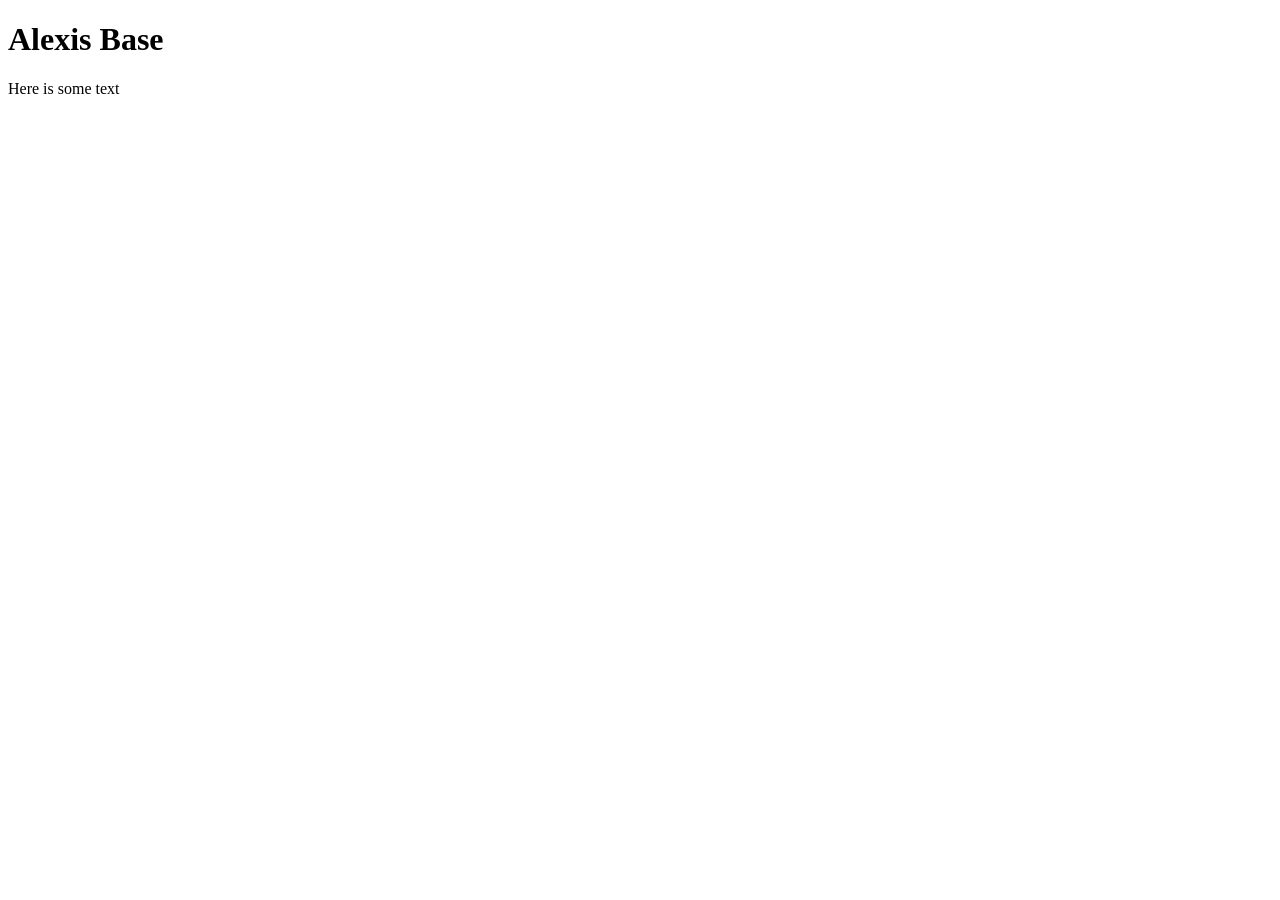
==== index.html @ a099e876 "Initial commit" ====
<!DOCTYPE html>

<html>
    <head>
        <meta charset="UTF-8">
        <title>Alexis Base | Home</title>
    </head>
    <body>
        <h1>Alexis Base</h1>
        <p>Here is some text</p>
    </body>
</html>
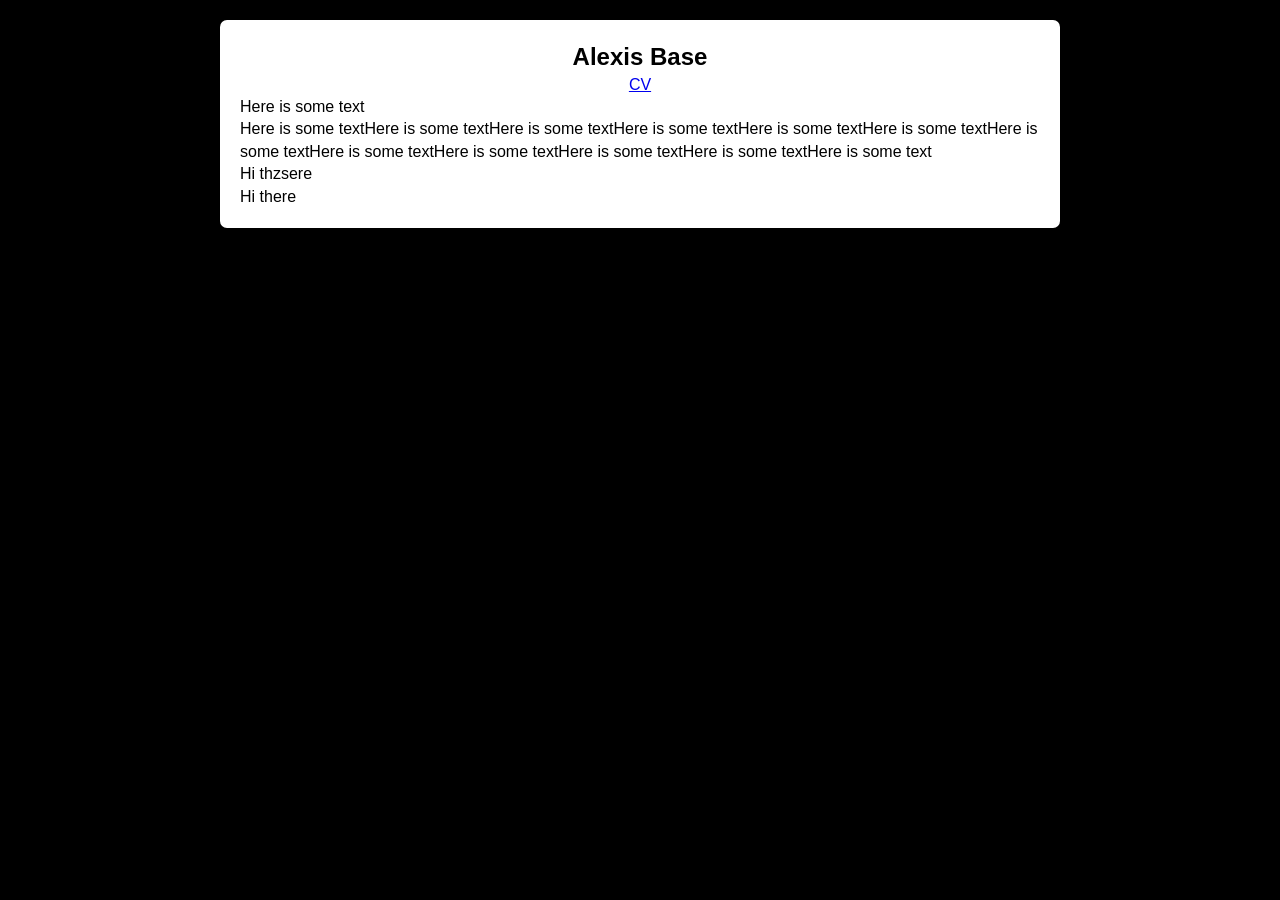
==== commit 9e509826: "Work on site" ====
--- a/index.html
+++ b/index.html
@@ -4,9 +4,19 @@
     <head>
         <meta charset="UTF-8">
         <title>Alexis Base | Home</title>
+        <link rel="stylesheet" href="reset.css">
+        <link rel="stylesheet" href="main.css">
     </head>
     <body>
-        <h1>Alexis Base</h1>
-        <p>Here is some text</p>
+        <div class="page">
+            <div class="header">
+                <h1 class="main-header">Alexis Base</h1>
+                <a href="AlexisBase_CV.pdf">CV</a>
+            </div>
+            <p>Here is <b>some</b> text</p>
+            <p>Here is <b>some</b> textHere is <b>some</b> textHere is <b>some</b> textHere is <b>some</b> textHere is <b>some</b> textHere is <b>some</b> textHere is <b>some</b> textHere is <b>some</b> textHere is <b>some</b> textHere is <b>some</b> textHere is <b>some</b> textHere is <b>some</b> text</p>
+            <ul><li>Hi thzsere</li><li>Hi there</li>
+            </ul>
+        </div>
     </body>
 </html>
--- a/main.css
+++ b/main.css
@@ -0,0 +1,27 @@
+body {
+    font-family: sans-serif;
+    font-size: 16px;
+    
+    line-height: 1.4;
+    background-color: black;
+
+    padding: 20px;
+}
+
+.page {
+    background-color: white;
+    max-width: 800px;
+    margin: auto;
+    border-radius: 7px;
+    padding: 20px;
+}
+
+
+h1 {
+    font-weight: bold;
+    font-size: 1.5em;
+}
+
+.header {
+    text-align: center;
+}
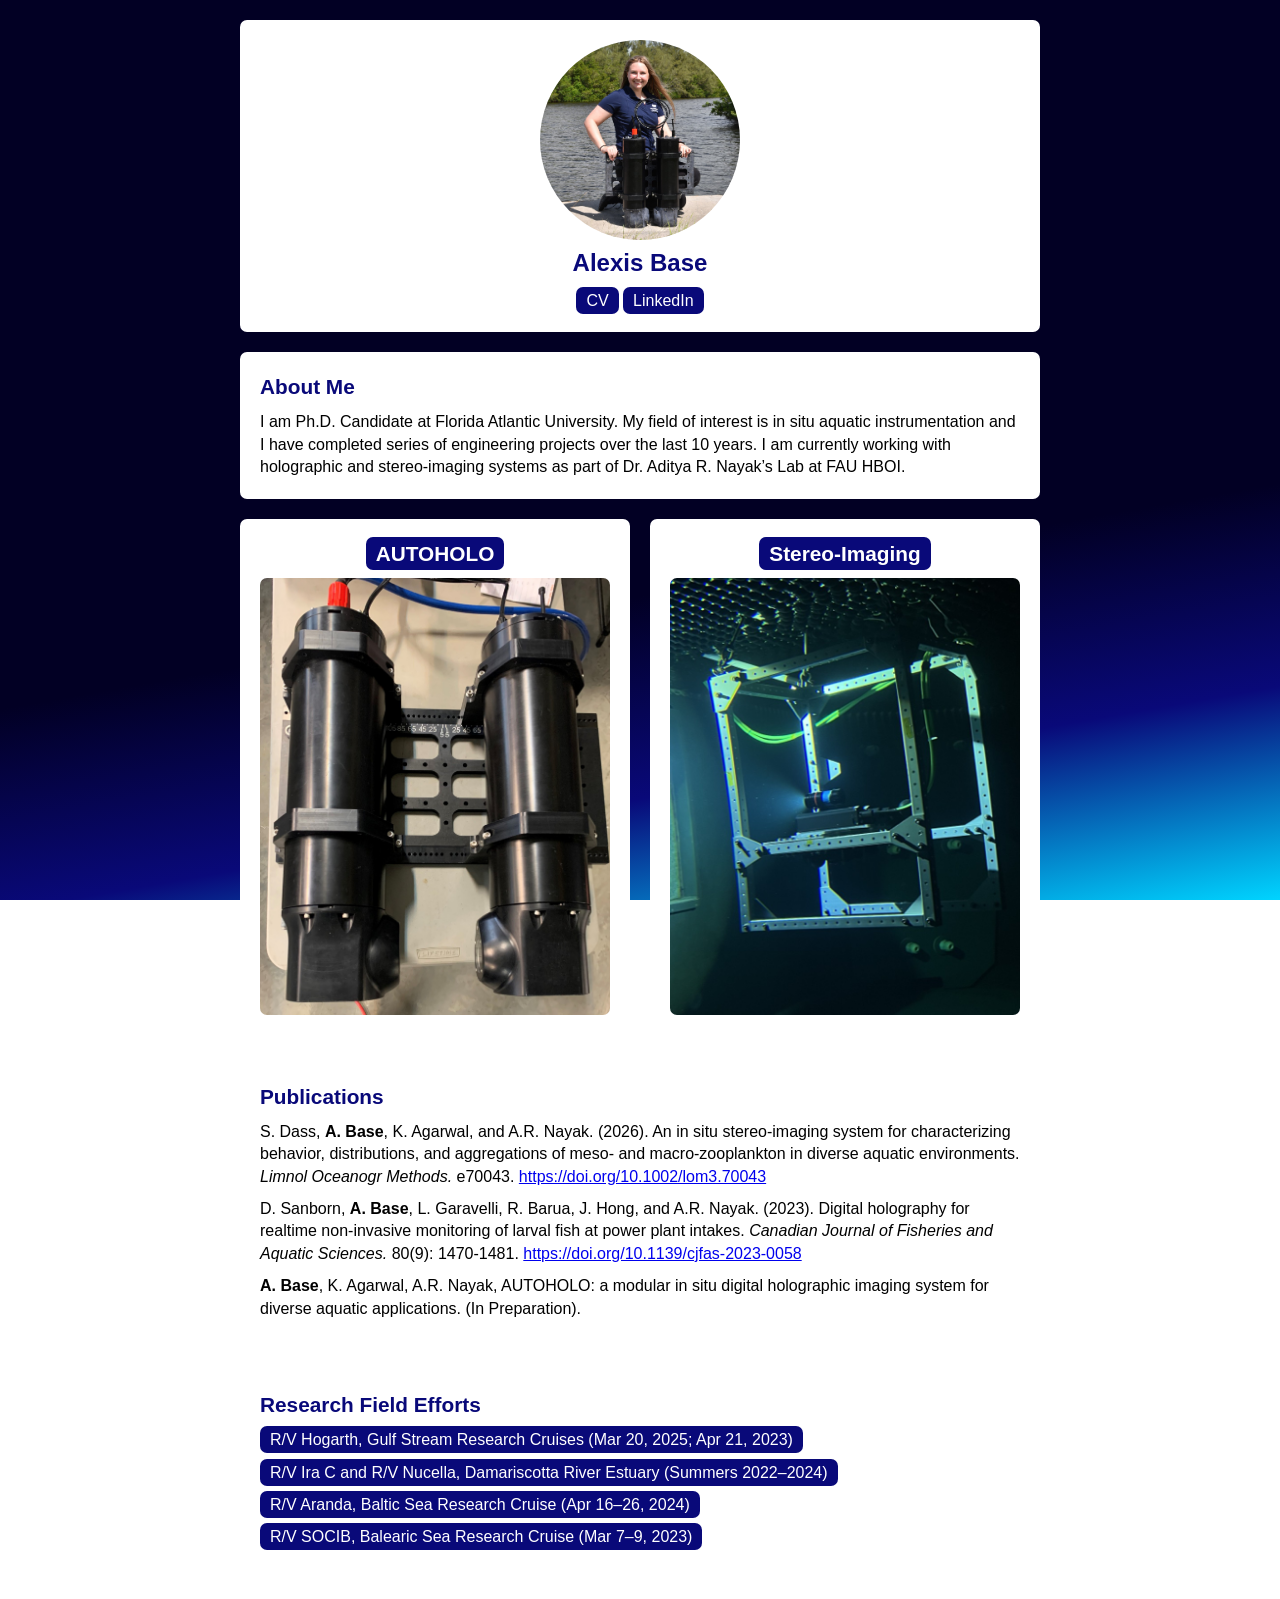
==== commit 2c3893bf: "Add content" ====
--- a/index.html
+++ b/index.html
@@ -8,15 +8,57 @@
         <link rel="stylesheet" href="main.css">
     </head>
     <body>
-        <div class="page">
+        <div class="block">
             <div class="header">
-                <h1 class="main-header">Alexis Base</h1>
-                <a href="AlexisBase_CV.pdf">CV</a>
+                <img src="alexisbase.jpg" width="200">
+                <h1 class="main-header">
+                    <a href="index.html">Alexis Base</a></h1>
+                <div class="navigation">
+                   <a href="AlexisBase_CV.pdf" target="_blank">CV</a>
+                   <a href="https://www.linkedin.com/in/alexis-base/" target="_blank">LinkedIn</a>
+                </div>
             </div>
-            <p>Here is <b>some</b> text</p>
-            <p>Here is <b>some</b> textHere is <b>some</b> textHere is <b>some</b> textHere is <b>some</b> textHere is <b>some</b> textHere is <b>some</b> textHere is <b>some</b> textHere is <b>some</b> textHere is <b>some</b> textHere is <b>some</b> textHere is <b>some</b> textHere is <b>some</b> text</p>
-            <ul><li>Hi thzsere</li><li>Hi there</li>
+        </div>
+        <div class="block">
+            <h2>About Me</h2>
+            <p>I am Ph.D. Candidate at Florida Atlantic University. My ﬁeld of interest is in situ aquatic instrumentation and I have completed series of engineering projects over the last 10 years. I am currently working with holographic and stereo-imaging systems as part of Dr. Aditya R. Nayak&rsquo;s Lab at FAU HBOI.</p>
+        </div>
+        <div class="row">
+            <div class="block">
+                <div class="navigation">
+                    <h2 class="center">
+                        <a href="coming-soon.html">AUTOHOLO</a></h2>
+                </div>
+                <a href="coming-soon.html"><img src="autoholo.jpg" width="100%"></a>
+            </div>
+            <div class="block">
+                <div class="navigation">
+                    <h2 class="center">
+                        <a href="coming-soon.html">Stereo-Imaging</a></h2>
+                </div>
+                <a href="coming-soon.html"><img src="stereo-imaging.png" width="100%"></a>
+            </div>
+        </div>
+
+        <div class="block">
+            <h2>Publications</h2>
+            <ul class="publications">
+                <li>S. Dass, <b>A. Base</b>, K. Agarwal, and A.R. Nayak. (2026). An in situ stereo-imaging system for characterizing behavior, distributions, and aggregations of meso- and macro-zooplankton in diverse aquatic environments. <i>Limnol Oceanogr Methods.</i> e70043. <a href="https://doi.org/10.1002/lom3.70043" target="_blank">https://doi.org/10.1002/lom3.70043</a></li>
+                <li>D. Sanborn, <b>A. Base</b>, L. Garavelli, R. Barua, J. Hong, and A.R. Nayak. (2023). Digital holography for realtime non-invasive monitoring of larval fish at power plant intakes. <i>Canadian Journal of Fisheries and Aquatic Sciences.</i> 80(9): 1470-1481. <a href="https://doi.org/10.1139/cjfas-2023-0058" target="_blank">https://doi.org/10.1139/cjfas-2023-0058</a></li>
+                <li><b>A. Base</b>, K. Agarwal, A.R. Nayak, AUTOHOLO: a modular in situ digital holographic imaging system for diverse aquatic applications. (In Preparation).</li>
             </ul>
+        </div>
+
+        <div class="block">
+            <h2>Research Field Efforts</h2>
+            <div class="navigation">
+                <ul>
+                    <li><a href="coming-soon.html">R/V Hogarth, Gulf Stream Research Cruises (Mar 20, 2025; Apr 21, 2023)</a></li>
+                    <li><a href="coming-soon.html">R/V Ira C and R/V Nucella, Damariscotta River Estuary (Summers 2022&ndash;2024)</a></li>
+                    <li><a href="coming-soon.html">R/V Aranda, Baltic Sea Research Cruise (Apr 16&ndash;26, 2024)</a></li>
+                    <li><a href="coming-soon.html">R/V SOCIB, Balearic Sea Research Cruise (Mar 7&ndash;9, 2023)</a></li>
+                </ul>
+            </div>
         </div>
     </body>
 </html>
--- a/main.css
+++ b/main.css
@@ -1,27 +1,132 @@
+* {
+    box-sizing: border-box;
+}
+
+:root {
+    --dark: rgba(2, 0, 36, 1);
+    --medium: rgba(9, 9, 121, 1);
+    --light: rgba(0, 212, 255, 1);
+    --rounding: 7px;
+    --max-width: 800px;
+}
+
+html, body {
+    min-height: 100%;
+}
+
+html {
+    padding: 20px;
+}
+
 body {
     font-family: sans-serif;
     font-size: 16px;
     
     line-height: 1.4;
     background-color: black;
+  
+    background:
+        linear-gradient(
+            170deg,
+            var(--dark) 63%,
+            var(--medium) 81%,
+            var(--light) 100%
+        );
+    background-attachment: fixed;
 
+    max-width: var(--max-width);
+    margin: auto;
+}
+
+b {
+    font-weight: bold;
+}
+
+i { 
+    font-style: italic;
+}
+
+.block {
+    background-color: white;
+    margin-bottom: 20px;
+    border-radius: var(--rounding);
     padding: 20px;
 }
 
-.page {
-    background-color: white;
-    max-width: 800px;
-    margin: auto;
-    border-radius: 7px;
-    padding: 20px;
+.block:last-child {
+    margin-bottom: 0;
 }
 
+.block > *:last-child {
+    margin-bottom: 0;
+}
+
+.block img {
+    border-radius: var(--rounding);
+}
+
+h1, h2, p {
+    margin-bottom: 10px;
+}
 
 h1 {
     font-weight: bold;
     font-size: 1.5em;
+    color: var(--medium);
+}
+
+h2 {
+    font-weight: bold;
+    font-size: 1.3em;
+    color: var(--medium);
 }
 
 .header {
     text-align: center;
+}
+
+.header h1 a {
+    color: inherit;
+    text-decoration: none;
+}
+
+.header h1 a:hover {
+    text-decoration: underline;
+}
+
+.header img {
+    border-radius: 50%;
+}
+
+.navigation a {
+    /* border: 1px solid black; */
+    background-color: var(--medium);
+    color: white;
+    border-radius: var(--rounding);
+    padding: 5px 10px;
+    text-decoration: none;
+}
+
+.navigation a:hover {
+    text-decoration: underline;
+}
+
+li {
+    margin-bottom: 10px;
+}
+
+.row {
+    display: flex;
+    margin-bottom: 20px;
+    gap: 20px;
+    justify-content: space-between;
+}
+
+.row > * {
+    flex: 1;
+    margin: 0;
+}
+
+.center {
+    text-align: center;
 }
